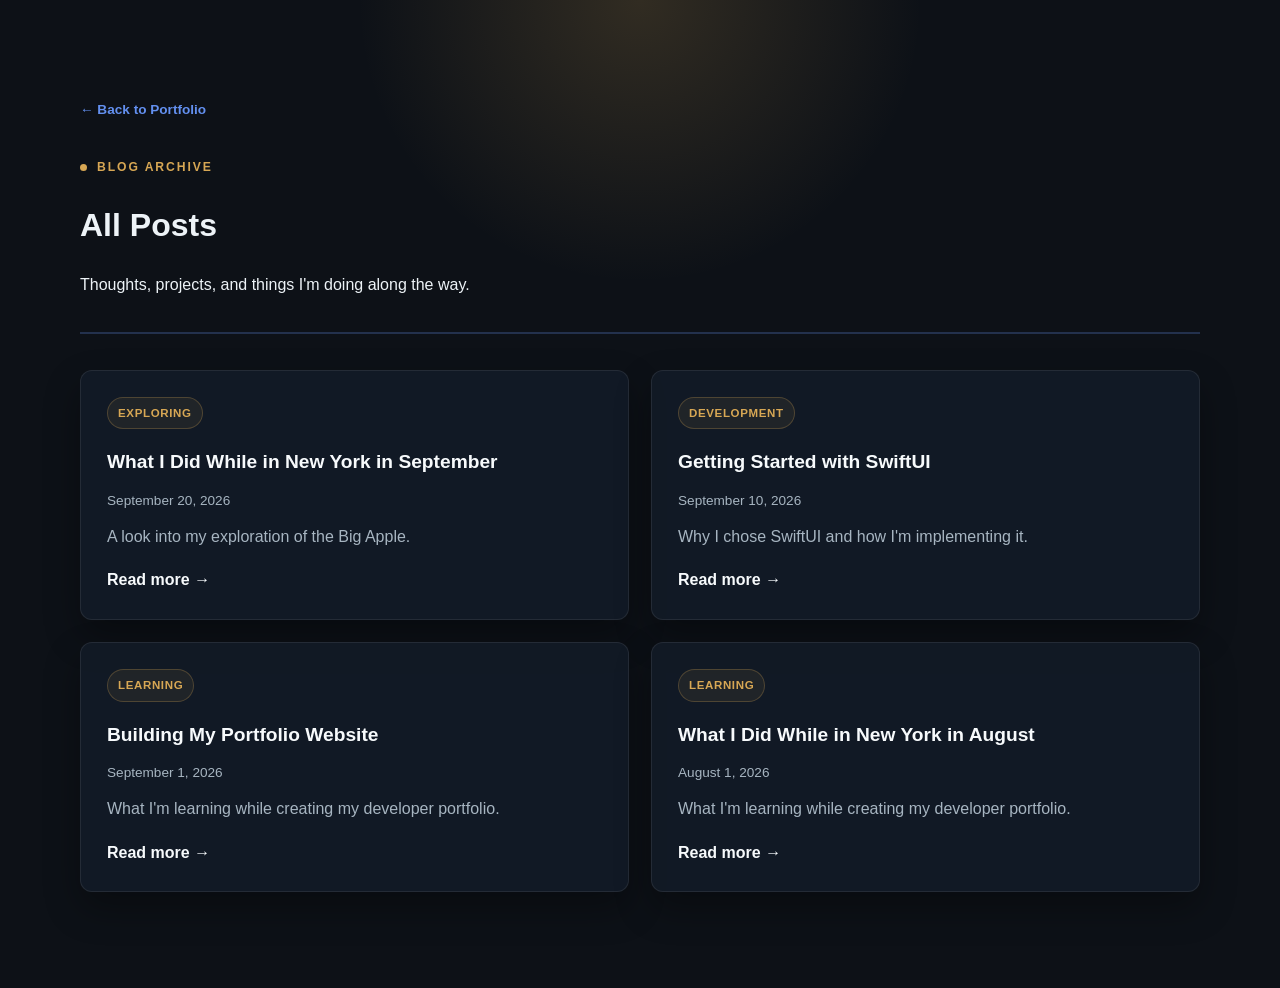
==== blog/index.html @ 0d07ef7e "Updated blog logic" ====
<!DOCTYPE html>
<html lang="en">
<head>
    <meta charset="utf-8">
    <meta name="viewport" content="width=device-width, initial-scale=1">

    <title>Blog | Zeke Pulido</title>

    <link rel="stylesheet" href="../css/style.css">
</head>

<body>

    <main class="section">
        <div class="container">

            <a href="../index.html" class="blog-back">
                ← Back to Portfolio
            </a>

            <div class="section-heading">
                <p class="eyebrow">Blog Archive</p>
                <h1>All Posts</h1>
                <p>Thoughts, projects, and things I'm doing along the way.</p>
            </div>

            <div class="blog-container" id="blog-container">
                <!-- All blog posts will be added here -->
            </div>

        </div>
    </main>
    <script type="module" src="../js/blog.js"></script>
</body>
</html>
---- css/style.css ----
:root {
    --bg: #0d1117;
    --bg-alt: #111a22;
    --surface: #141d2a;
    --surface-soft: #1a2431;
    --line: rgba(255, 255, 255, 0.08);
    --text: #edf3f7;
    --text-strong: #f7fafc;
    --muted: #a7b5c1;
    --accent: #d7a754;
    --accent-strong: #bf8f3d;
    --accent-soft: rgba(215, 167, 84, 0.12);
    --shadow: rgba(0, 0, 0, 0.32);
}

* {
    box-sizing: border-box;
}

html {
    scroll-behavior: smooth;
}

body {
    margin: 0;
    background: radial-gradient(circle at top, rgba(215, 167, 84, 0.18), transparent 24%), var(--bg);
    color: var(--text);
    font-family: "Inter", "Segoe UI", sans-serif;
    line-height: 1.6;
}

a {
    color: inherit;
    text-decoration: none;
}

img {
    display: block;
    max-width: 100%;
}

button {
    font: inherit;
}

.container {
    width: min(1120px, calc(100% - 32px));
    margin: 0 auto;
}

.section {
    padding: 96px 0;
}

.site-header {
    position: sticky;
    top: 0;
    z-index: 40;
    backdrop-filter: blur(12px);
    background: rgba(13, 17, 23, 0.8);
    border-bottom: 1px solid var(--line);
    box-shadow: 0 8px 24px rgba(0, 0, 0, 0.14);
}

.nav {
    display: flex;
    align-items: center;
    justify-content: space-between;
    gap: 20px;
    min-height: 76px;
}

.logo {
    position: relative;

    color: var(--accent);
    font-size: 1.05rem;
    letter-spacing: 0.08rem;
    font-weight: 800;
    font-family: "Press Start 2P", sans-serif;

    text-shadow: 0 0 18px rgba(215, 167, 84, 0.18);
}

.logo::before {
    content: "▶";
    margin-right: 8px;

    color: #6390F0;
    font-size: 0.7rem;
}

.nav-links {
    display: flex;
    align-items: center;
    gap: 12px;
    list-style: none;
    margin: 0;
    padding: 0;
}

.nav-links a {
    color: var(--muted);
    padding: 10px 14px;
    border: 1px solid transparent;
    border-radius: 6px;
    transition: 0.2s ease;

    font-family: "Press Start 2P", monospace;
    font-size: 0.55rem;
}

.nav-links a:hover {
    color: var(--text-strong);
    background: rgba(99, 144, 240, 0.1);
    border-color: rgba(99, 144, 240, 0.45);
}

.hero {
    position: relative;
    padding: 72px 0 88px;
    overflow: hidden;
}

.hero::before {
    content: "";
    position: absolute;
    inset: 12% 8% auto auto;
    width: 300px;
    height: 300px;
    background: radial-gradient(circle, rgba(215, 167, 84, 0.14), transparent 60%);
    border-radius: 50%;
}

.hero::after {
    content: "";
    position: absolute;
    inset: auto 0 0 0;
    height: 120px;
    background: linear-gradient(to top, rgba(13, 17, 23, 0.2), transparent);
    border-top: 1px solid var(--line);
}

.eyebrow {
    display: inline-block;
    margin: 0;
    color: var(--accent);
    font-size: 0.76rem;
    font-weight: 700;
    letter-spacing: 0.12rem;
    text-transform: uppercase;
}

.eyebrow::before {
    content: "";
    display: inline-block;
    width: 7px;
    height: 7px;
    margin-right: 10px;
    border-radius: 50%;
    background: var(--accent);
    vertical-align: middle;
}

.section-heading h2,
.page-header h1,
.contact-box h2,
.resume-card h2 {
    font-family: "Press Start 2P", sans-serif;
}

.contact-actions {
    display: flex;
    align-items: center;
    flex-wrap: wrap;
    gap: 12px;
    margin-top: 28px;
}

.button {
    display: inline-flex;
    align-items: center;
    justify-content: center;
    min-height: 48px;
    padding: 0 20px;
    border-radius: 12px;
    border: 1px solid transparent;
    font-weight: 700;
    transition: 0.2s ease;
}

.button.primary {
    background: linear-gradient(135deg, var(--accent), var(--accent-strong));
    color: #101418;
    box-shadow: 0 12px 28px rgba(215, 167, 84, 0.2);
}

.button.primary:hover {
    transform: translateY(-2px);
    box-shadow: 0 16px 32px rgba(215, 167, 84, 0.25);
}

.button.secondary {
    background: transparent;
    border-color: var(--line);
    color: var(--text-strong);
}

.button.secondary:hover {
    border-color: rgba(215, 167, 84, 0.5);
    background: rgba(215, 167, 84, 0.06);
}

.section-heading {
    margin-bottom: 36px;
    padding-bottom: 18px;
    border-bottom: 2px solid rgba(99, 144, 240, 0.25);
}

.section-heading h2 {
    position: relative;
    padding-left: 22px;
}

.section-heading h2::before {
    content: "▶";

    position: absolute;
    left: 0;
    top: 0;

    color: #6390F0;
    font-size: 0.65em;
}

.section-heading.centered {
    text-align: center;
}

.section-heading h2,
.contact-box h2,
.page-header h1 {
    margin: 0;
    color: var(--text-strong);
    font-size: clamp(1.5rem, 2vw, 2.5rem);
    line-height: 1.4;
}

.about-grid,
.resume-layout {
    display: grid;
    grid-template-columns: repeat(2, minmax(0, 1fr));
    gap: 22px;
}

.about-card,
.resume-card,
.blog-card,
.project-card {
    background: rgba(20, 29, 42, 0.78);
    border: 1px solid var(--line);
    border-radius: 12px;
    box-shadow: 0 16px 36px var(--shadow);
}

.about-card {
    padding: 30px;
}

.about-card p {
    margin-top: 0;
    color: var(--muted);
}

.about-card p + p {
    margin-top: 18px;
}

.accent-card {
    border-color: rgba(99, 144, 240, 0.35);
}

.accent-card h3 {
    margin-top: 0;
    color: var(--text-strong);
}

.skill-list {
    list-style: none;
    display: flex;
    flex-wrap: wrap;
    gap: 10px;
    padding: 0;
    margin: 18px 0 0;
}

.skill-list li {
    border: 1px solid rgba(215, 167, 84, 0.3);
    background: var(--accent-soft);
    color: var(--accent);
    border-radius: 999px;
    padding: 8px 12px;
    font-size: 0.8rem;
    font-weight: 600;
}

.project-filters {
    display: flex;
    flex-wrap: wrap;
    justify-content: center;
    gap: 10px;
    margin-bottom: 30px;
}

.filter-button {
    background: transparent;
    color: var(--muted);

    border: 1px solid var(--line);
    border-radius: 6px;

    padding: 9px 14px;

    cursor: pointer;

    font-family: "Press Start 2P", monospace;
    font-size: 0.5rem;

    transition: 0.2s ease;
}

.filter-button:hover,
.filter-button.active {
    background: rgba(99, 144, 240, 0.1);
    border-color: rgba(99, 144, 240, 0.6);
    color: var(--text-strong);
}

.projects-container {
    display: grid;
    grid-template-columns: repeat(3, minmax(0, 1fr));
    gap: 22px;
}

#projects-button {
    display: block;
    width: fit-content;
    margin: 20px auto 0;

    transition: transform 0.2s ease, box-shadow 0.2s ease;
}

#projects-button:hover {
    transform: translateY(-3px);
    box-shadow: 0 8px 20px rgba(99, 144, 240, 0.25);
}

#projects-button:active {
    transform: translateY(1px);
    box-shadow: 0 2px 8px rgba(99, 144, 240, 0.2);
}

#projects-button::before {
    content: "▶";

    margin-right: 8px;

    color: #6390F0;

    opacity: 0;
    transition: opacity 0.2s ease;
}

#projects-button:hover::before {
    opacity: 1;
}

.project-card {
    overflow: hidden;

    border-color: rgba(99, 144, 240, 0.25);

    transition:
        transform 0.2s ease,
        border-color 0.2s ease,
        box-shadow 0.2s ease;
}

.project-card:hover {
    transform: translateY(-4px);

    border-color: #6390F0;

    box-shadow:
        0 20px 40px rgba(0, 0, 0, 0.25),
        0 0 20px rgba(99, 144, 240, 0.08);
}

.project-card.hidden {
    display: none;
}

.project-image {
    width: 100%;
    height: 220px;

    object-fit: contain;

    border-bottom: 2px solid rgba(99, 144, 240, 0.35);

    image-rendering: auto;
}

.project-card:hover .project-image {
    filter: brightness(1.08);
}

.project-content {
    padding: 22px;
}

.project-card h3 {
    margin: 0;
    color: var(--text-strong);
    font-size: 1.2rem;
}

.project-card p {
    margin: 14px 0 0;
    color: var(--muted);
}

.project-tech {
    list-style: none;
    display: flex;
    flex-wrap: wrap;
    gap: 8px;
    padding: 0;
    margin: 18px 0;
}

.project-tech li {
    border-radius: 6px;

    border: 1px solid rgba(99, 144, 240, 0.4);
    background: rgba(99, 144, 240, 0.1);

    color: #6390F0;

    padding: 6px 10px;

    font-size: 0.7rem;
    font-weight: 700;
}

.project-role {
    color: var(--accent) !important;
    font-weight: 700;
}

.project-card a {
    display: inline-block;
    margin-top: 18px;

    color: #6390F0;
    font-weight: 700;

    transition: 0.2s ease;
}

.project-card a:hover {
    color: var(--text-strong);
    transform: translateX(4px);
}

.blog-container {
    display: grid;
    grid-template-columns: repeat(2, minmax(0, 1fr));
    gap: 22px;
}

.blog-card {
    padding: 26px;
}

.meta-tag {
    display: inline-flex;
    margin-bottom: 18px;
    background: rgba(215, 167, 84, 0.08);
    border: 1px solid rgba(215, 167, 84, 0.25);
    border-radius: 999px;
    color: var(--accent);
    padding: 6px 10px;
    font-size: 0.72rem;
    font-weight: 700;
    letter-spacing: 0.04rem;
    text-transform: uppercase;
}

.blog-card h3 {
    margin: 0;
    color: var(--text-strong);
    font-size: 1.2rem;
}

.blog-card p {
    margin: 12px 0 0;
    color: var(--muted);
}

.blog-card a {
    display: inline-block;
    margin-top: 18px;
    color: var(--text-strong);
    font-weight: 700;
    transition: 0.2s ease;
}

.blog-card a:hover {
    color: var(--accent);
    transform: translateX(4px);
}

.contact-section {
    padding-bottom: 110px;
}

.contact-box {
    position: relative;

    background:
        linear-gradient(
            135deg,
            rgba(99, 144, 240, 0.1),
            rgba(255, 255, 255, 0.02)
        );

    border: 2px solid rgba(99, 144, 240, 0.45);
    border-radius: 14px;

    padding: 42px 30px;

    text-align: center;

    box-shadow:
        0 16px 36px rgba(0, 0, 0, 0.25),
        inset 0 0 0 1px rgba(255, 255, 255, 0.04);
}

.contact-box h2 {
    position: relative;
    display: inline-block;
    padding-left: 24px;
}

.contact-box h2::before {
    content: "▶";

    position: absolute;
    left: 0;
    top: 0;

    color: #6390F0;
    font-size: 0.6em;
}

.contact-box p {
    max-width: 660px;
    margin: 16px auto 0;
    color: var(--muted);
}

.page-header {
    padding-top: 64px;
    padding-bottom: 30px;
}

.container.narrow {
    max-width: 760px;
}

.resume-layout {
    grid-template-columns: 1fr;
}

.resume-card {
    padding: 28px;
}

.resume-card h2 {
    margin: 0;
    font-size: 1.1rem;
    color: var(--text-strong);
}

.resume-card p {
    margin: 16px 0 0;
    color: var(--muted);
}

.resume-item {
    display: grid;
    gap: 10px;
}

.resume-item + .resume-item {
    margin-top: 22px;
}

.resume-item h3 {
    margin: 0;
    font-size: 1.1rem;
    color: var(--text-strong);
}

.resume-item ul {
    margin: 0;
    padding-left: 18px;
    color: var(--muted);
}

.resume-item li + li {
    margin-top: 8px;
}

.meta {
    color: var(--accent) !important;
    font-weight: 700;
}

.site-footer {
    border-top: 2px solid rgba(99, 144, 240, 0.25);

    padding: 26px 0 48px;

    color: var(--muted);

    text-align: center;

    font-size: 0.8rem;
}

.site-footer p::before {
    content: "◆";

    margin-right: 8px;

    color: #6390F0;
}

.blog-card.kanto {
    border-top: 4px solid #EE8130;
}

.blog-card.hoenn {
    border-top: 4px solid #6390F0;
}

.blog-card.kanto .meta-tag {
    background: rgba(238, 129, 48, 0.12);
    border-color: rgba(238, 129, 48, 0.4);
    color: #EE8130;
}

.blog-card.hoenn .meta-tag {
    background: rgba(99, 144, 240, 0.12);
    border-color: rgba(99, 144, 240, 0.4);
    color: #6390F0;
}

.trainer-card {
    max-width: 900px;
    margin: 0 auto;
    padding: 24px;
    background: var(--surface);
    border: 2px solid #6390F0;
    border-radius: 14px;
    box-shadow:
        0 12px 32px rgba(0, 0, 0, 0.3),
        inset 0 0 0 1px rgba(255, 255, 255, 0.05);
}

.skill-description {
    margin-top: 16px;
    padding: 14px 16px;

    background: rgba(99, 144, 240, 0.08);

    border: 1px solid rgba(99, 144, 240, 0.35);
    border-radius: 8px;

    color: var(--muted);
    font-size: 0.9rem;
}

.skill-description span {
    color: #6390F0;
}

.skill-description h4 {
    margin: 0 0 8px;
    color: #6390F0;
    font-family: "Press Start 2P", monospace;
    font-size: 0.65rem;
    line-height: 1.6;
    transition: color 0.2s ease;
}

.skill-description p {
    margin: 0;
    color: var(--muted);
    line-height: 1.6;
}

.skill-description.has-selection {
    border-color: rgba(99, 144, 240, 0.6);
    background: rgba(99, 144, 240, 0.12);
}

.trainer-header {
    display: flex;
    justify-content: space-between;
    align-items: center;

    margin-bottom: 24px;
    padding-bottom: 14px;

    border-bottom: 2px solid rgba(99, 144, 240, 0.45);

    font-family: "Press Start 2P", monospace;
    font-size: 0.7rem;

    color: var(--text-strong);
}


.trainer-identity {
    display: flex;
    align-items: center;
    gap: 24px;
}


.trainer-image {
    flex-shrink: 0;

    width: 150px;
    height: 150px;

    padding: 6px;

    background: #6390F0;
    border: 2px solid rgba(255, 255, 255, 0.2);

    box-shadow:
        0 8px 20px rgba(0, 0, 0, 0.3),
        inset 0 0 0 2px rgba(255, 255, 255, 0.12);
}

.trainer-image img {
    width: 100%;
    height: 100%;

    object-fit: contain;
    object-position: center;

    display: block;

    image-rendering: pixelated;
}

.trainer-info {
    min-width: 0;
}

.trainer-info h1 {
    margin: 0;

    color: var(--text-strong);

    font-family: "Press Start 2P", monospace;
    font-size: clamp(1.4rem, 3vw, 2rem);
    line-height: 1.5;
}

.trainer-info h2 {
    margin: 10px 0 0;

    color: var(--muted);

    font-size: 1rem;
    font-weight: 500;
}

.trainer-skills {
    display: flex;
    flex-wrap: wrap;
    gap: 10px;

    margin-top: 24px;
}

.skill-badge {
    padding: 7px 12px;

    border: 1px solid rgba(99, 144, 240, 0.5);
    border-radius: 6px;

    background: rgba(99, 144, 240, 0.12);

    color: #6390F0;

    font-family: "Press Start 2P", monospace;
    font-size: 0.55rem;

    transition: 0.2s ease;
}

.skill-badge:hover {
    background: rgba(99, 144, 240, 0.2);
    border-color: #6390F0;
    transform: translateY(-2px);
}

.skill-badge.selected {
    background: #6390F0;
    color: #0d1117;
    border-color: #6390F0;
    box-shadow: 0 0 14px rgba(99, 144, 240, 0.3);
}

.skill-badge.selected::before {
    content: "▶";
    margin-right: 6px;
}

.trainer-about {
    margin-top: 28px;
}

.trainer-about h3 {
    margin: 0;
    padding-bottom: 12px;

    border-bottom: 2px solid rgba(99, 144, 240, 0.4);

    color: var(--text-strong);

    font-family: "Press Start 2P", monospace;
    font-size: 0.7rem;

    text-transform: uppercase;
}

.trainer-about p {
    margin: 16px 0 0;

    color: var(--muted);
    line-height: 1.7;
}

.blog-post {
    max-width: 800px;
    margin: 0 auto;
    padding: 40px;
    background: var(--surface);
    border: 2px solid rgba(99, 144, 240, 0.4);
    border-radius: 12px;
    box-shadow: 0 16px 36px var(--shadow);
}

.blog-post .eyebrow {
    margin-bottom: 16px;
    color: #6390F0;
    font-family: "Press Start 2P", monospace;
    font-size: 0.55rem;
}

.blog-post h1 {
    margin: 0;
    color: var(--text-strong);
    font-size: clamp(1.8rem, 4vw, 2.8rem);
    line-height: 1.4;
}

.blog-date {
    margin-top: 16px;
    color: var(--muted);
    font-size: 0.85rem;
}

.blog-post-content {
    margin-top: 32px;
    padding-top: 24px;
    border-top: 1px solid var(--line);
}

.blog-post-content h2 {
    margin: 32px 0 12px;
    color: var(--text-strong);
    font-size: 1.5rem;
}

.blog-post-content p {
    margin: 0 0 20px;
    color: var(--muted);
    font-size: 1rem;
    line-height: 1.8;
}

.blog-back {
    display: inline-block;
    margin-bottom: 32px;
    color: #6390F0;
    font-size: 0.85rem;
    font-weight: 700;
    text-decoration: none;
    transition: color 0.2s ease, transform 0.2s ease;
}

.blog-back:hover {
    color: var(--text-strong);
    transform: translateX(-4px);
}

.blog-actions {
    display: flex;
    justify-content: center;
    margin-top: 32px;
}

.blog-date {
    margin-top: 16px;
    color: var(--muted);
    font-size: 0.85rem;
}

@media (max-width: 900px) {
    .about-grid,
    .projects-container,
    .blog-container {
        grid-template-columns: 1fr;
    }

    .trainer-card {
        padding: 20px;
    }

    .trainer-header {
        flex-direction: column;
        align-items: flex-start;
        gap: 8px;
    }

    .trainer-identity {
        flex-direction: column;
        align-items: center;
        text-align: center;
    }

    .trainer-info {
        width: 100%;
    }
}

@media (max-width: 700px) {
    .nav {
        flex-direction: column;
        justify-content: center;
        padding: 18px 0;
    }

    .nav-links {
        flex-wrap: wrap;
        justify-content: center;
    }

    .nav-links a {
        padding: 8px 10px;
    }

    .section {
        padding: 72px 0;
    }

    .hero {
        padding-top: 48px;
        padding-bottom: 64px;
    }

    .button {
        width: 100%;
    }

    .contact-actions {
        flex-direction: column;
        align-items: stretch;
    }

    .about-card,
    .resume-card,
    .blog-card,
    .contact-box {
        padding-left: 20px;
        padding-right: 20px;
    }

    .project-filters {
        gap: 8px;
    }

    .filter-button {
        flex: 1 1 calc(50% - 8px);
        min-width: 0;
    }

    .trainer-card {
        padding: 18px 16px;
    }

    .trainer-header {
        font-size: 0.6rem;
    }

    .trainer-image {
        width: 130px;
        height: 130px;
    }

    .trainer-info h1 {
        font-size: clamp(1.1rem, 7vw, 1.8rem);
    }

    .trainer-skills {
        justify-content: center;
    }

    .skill-badge {
        font-size: 0.5rem;
    }

    .blog-card,
    .project-content,
    .about-card {
        padding-left: 18px;
        padding-right: 18px;
    }

    .blog-post {
        padding: 24px 20px;
    }

    .blog-post .eyebrow {
        font-size: 0.45rem;
    }

    .blog-post h1 {
        font-size: 1.7rem;
    }

    .blog-post-content h2 {
        font-size: 1.25rem;
    }
}

@media (max-width: 480px) {
    .container {
        width: min(100% - 20px, 1120px);
    }

    .nav-links {
        width: 100%;
    }

    .nav-links li {
        flex: 1 1 50%;
        text-align: center;
    }

    .section-heading h2,
    .contact-box h2,
    .page-header h1 {
        font-size: clamp(1.2rem, 6vw, 1.8rem);
    }
}
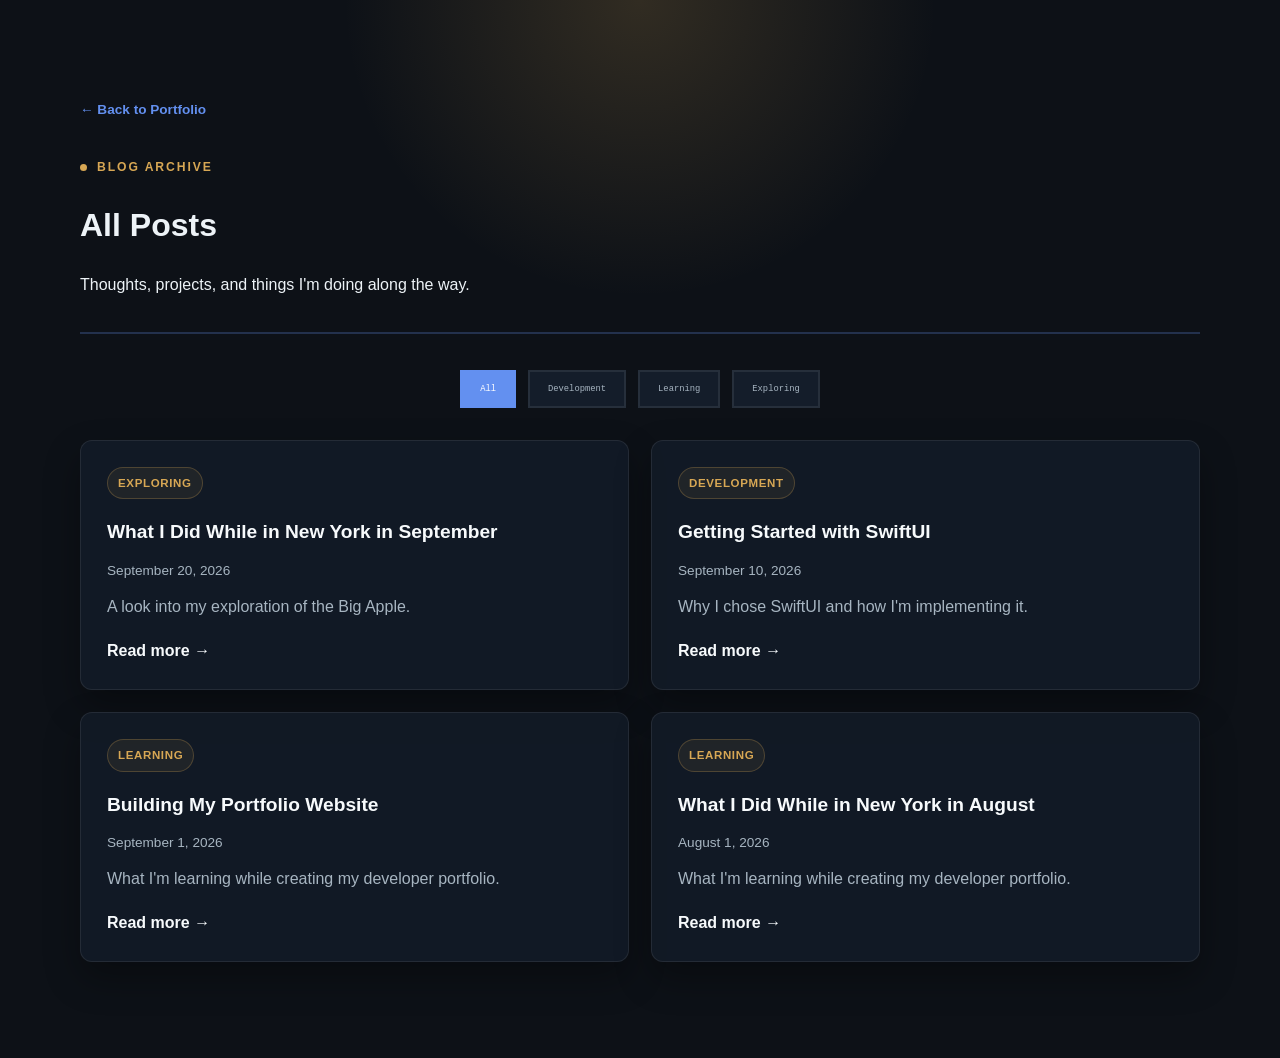
==== commit c177e726: "Added filters for blog posts on the blog index html" ====
--- a/blog/index.html
+++ b/blog/index.html
@@ -24,6 +24,16 @@
                 <p>Thoughts, projects, and things I'm doing along the way.</p>
             </div>
 
+            <div class="blog-filters">
+                <button class="blog-filter active" data-category="all">All</button>
+                <button class="blog-filter" data-category="Development">Development</button>
+                <button class="blog-filter" data-category="Learning">Learning</button>
+                <button class="blog-filter" data-category="Exploring">Exploring</button>
+            </div>
+
+            <div class="blog-container" id="blog-container">
+            </div>
+
             <div class="blog-container" id="blog-container">
                 <!-- All blog posts will be added here -->
             </div>
--- a/css/style.css
+++ b/css/style.css
@@ -935,6 +935,36 @@
     font-size: 0.85rem;
 }
 
+.blog-filters {
+    display: flex;
+    justify-content: center;
+    gap: 12px;
+    margin: 32px 0;
+    flex-wrap: wrap;
+}
+
+.blog-filter {
+    padding: 10px 18px;
+    background: var(--surface);
+    border: 2px solid var(--line);
+    color: var(--muted);
+    font-family: "Press Start 2P", monospace;
+    font-size: 0.55rem;
+    cursor: pointer;
+    transition: all 0.2s ease;
+}
+
+.blog-filter:hover {
+    border-color: #6390F0;
+    color: #6390F0;
+}
+
+.blog-filter.active {
+    background: #6390F0;
+    border-color: #6390F0;
+    color: #ffffff;
+}
+
 @media (max-width: 900px) {
     .about-grid,
     .projects-container,
